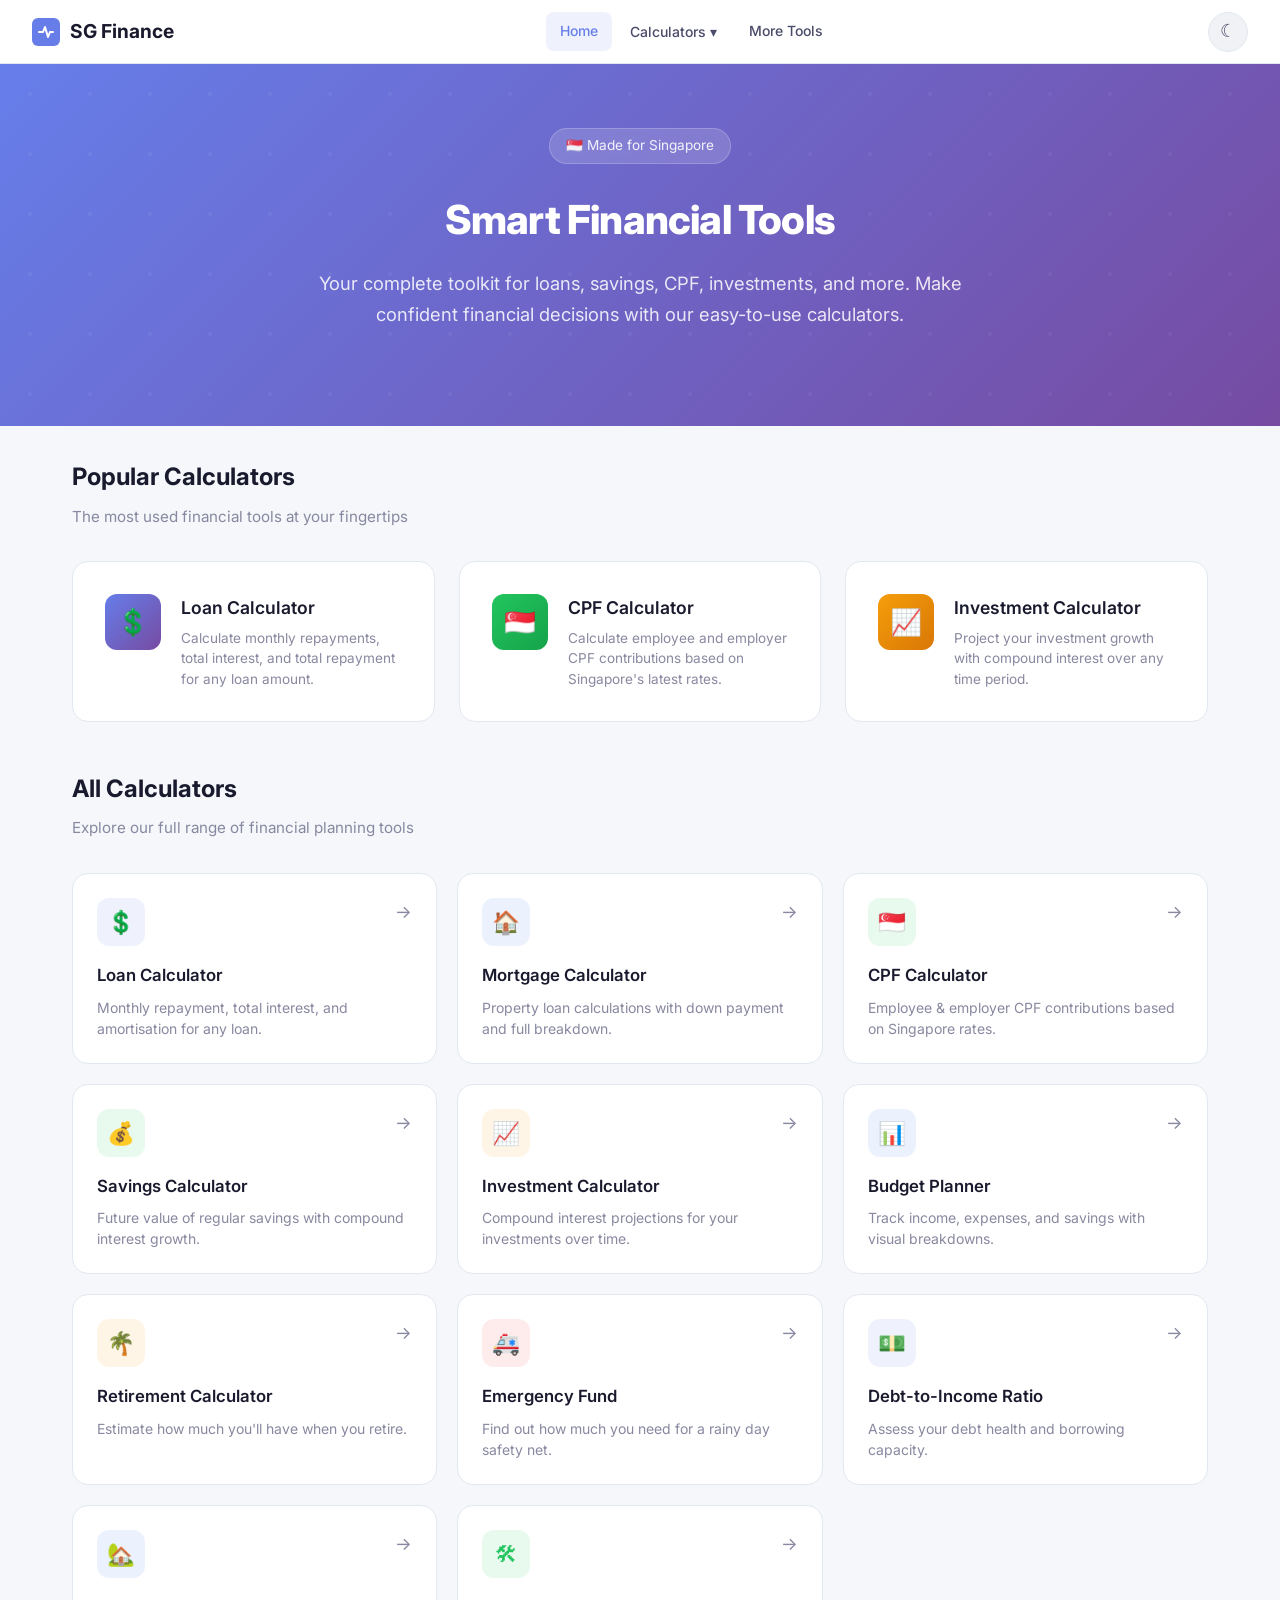
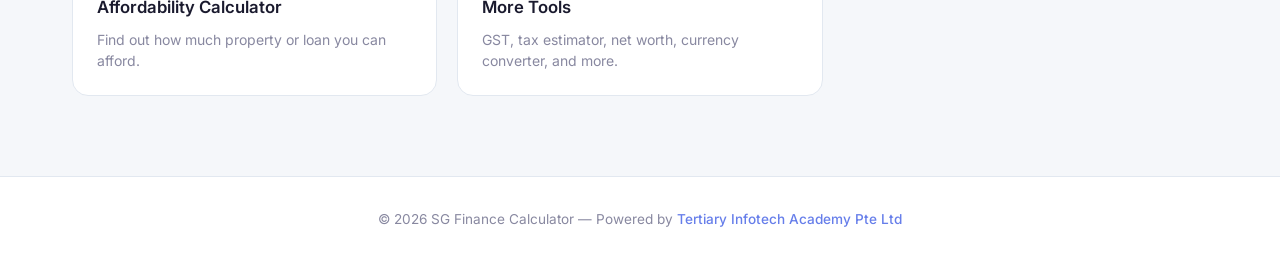
==== index.html @ 4e9861c6 "feat: initial commit - SG Finance Calculator Co-Authored-By: Claude <noreply@anthropic.com>" ====
<!DOCTYPE html>
<html lang="en" data-theme="light">
<head>
  <meta charset="UTF-8">
  <meta name="viewport" content="width=device-width, initial-scale=1.0">
  <title>SG Finance Calculator - Smart Financial Tools</title>
  <link rel="preconnect" href="https://fonts.googleapis.com">
  <link href="https://fonts.googleapis.com/css2?family=Inter:wght@400;500;600;700;800&display=swap" rel="stylesheet">
  <link rel="stylesheet" href="css/style.css">
</head>
<body>
  <nav class="navbar">
    <a href="index.html" class="nav-brand">
      <svg viewBox="0 0 28 28" fill="none"><rect width="28" height="28" rx="6" fill="url(#g)"/><path d="M7 14h4l2-5 3 10 2-5h3" stroke="#fff" stroke-width="2" stroke-linecap="round" stroke-linejoin="round"/><defs><linearGradient id="g" x1="0" y1="0" x2="28" y2="28"><stop stop-color="#667eea"/><stop offset="1" stop-color="#764ba2"/></linearGradient></defs></svg>
      SG Finance
    </a>
    <ul class="nav-links">
      <li><a href="index.html" class="active">Home</a></li>
      <li class="nav-dropdown">
        <button class="nav-dropdown-btn">Calculators &#9662;</button>
        <div class="nav-dropdown-menu">
          <a href="loan.html">&#128178; Loan Calculator</a>
          <a href="mortgage.html">&#127968; Mortgage Calculator</a>
          <a href="cpf.html">&#127480;&#127468; CPF Calculator</a>
          <a href="savings.html">&#128176; Savings Calculator</a>
          <a href="investment.html">&#128200; Investment Calculator</a>
          <a href="budget.html">&#128202; Budget Planner</a>
          <a href="retirement.html">&#127796; Retirement Calculator</a>
          <a href="emergency.html">&#128657; Emergency Fund</a>
          <a href="dti.html">&#128181; Debt-to-Income</a>
          <a href="affordability.html">&#127969; Affordability</a>
        </div>
      </li>
      <li><a href="tools.html">More Tools</a></li>
    </ul>
    <div class="nav-right">
      <button class="theme-toggle" aria-label="Toggle theme">&#9790;</button>
      <button class="hamburger" aria-label="Menu">
        <span></span><span></span><span></span>
      </button>
    </div>
  </nav>

  <main class="main-content">
    <!-- Hero -->
    <section class="hero">
      <div class="hero-content">
        <div class="hero-badge">&#127480;&#127468; Made for Singapore</div>
        <h1>Smart Financial Tools</h1>
        <p>Your complete toolkit for loans, savings, CPF, investments, and more. Make confident financial decisions with our easy-to-use calculators.</p>
      </div>
    </section>

    <!-- Featured -->
    <div class="container">
      <h2 class="section-title">Popular Calculators</h2>
      <p class="section-subtitle">The most used financial tools at your fingertips</p>
      <div class="featured">
        <a href="loan.html" class="featured-card card-link">
          <div class="featured-icon">&#128178;</div>
          <div class="featured-text">
            <h3>Loan Calculator</h3>
            <p>Calculate monthly repayments, total interest, and total repayment for any loan amount.</p>
          </div>
        </a>
        <a href="cpf.html" class="featured-card card-link">
          <div class="featured-icon" style="background:linear-gradient(135deg,#22c55e,#16a34a)">&#127480;&#127468;</div>
          <div class="featured-text">
            <h3>CPF Calculator</h3>
            <p>Calculate employee and employer CPF contributions based on Singapore's latest rates.</p>
          </div>
        </a>
        <a href="investment.html" class="featured-card card-link">
          <div class="featured-icon" style="background:linear-gradient(135deg,#f59e0b,#d97706)">&#128200;</div>
          <div class="featured-text">
            <h3>Investment Calculator</h3>
            <p>Project your investment growth with compound interest over any time period.</p>
          </div>
        </a>
      </div>

      <!-- All Calculators -->
      <h2 class="section-title">All Calculators</h2>
      <p class="section-subtitle">Explore our full range of financial planning tools</p>
      <div class="card-grid">
        <a href="loan.html" class="card card-link">
          <div class="card-icon">&#128178;</div>
          <span class="card-arrow">&#8594;</span>
          <h3>Loan Calculator</h3>
          <p>Monthly repayment, total interest, and amortisation for any loan.</p>
        </a>
        <a href="mortgage.html" class="card card-link">
          <div class="card-icon blue">&#127968;</div>
          <span class="card-arrow">&#8594;</span>
          <h3>Mortgage Calculator</h3>
          <p>Property loan calculations with down payment and full breakdown.</p>
        </a>
        <a href="cpf.html" class="card card-link">
          <div class="card-icon green">&#127480;&#127468;</div>
          <span class="card-arrow">&#8594;</span>
          <h3>CPF Calculator</h3>
          <p>Employee & employer CPF contributions based on Singapore rates.</p>
        </a>
        <a href="savings.html" class="card card-link">
          <div class="card-icon green">&#128176;</div>
          <span class="card-arrow">&#8594;</span>
          <h3>Savings Calculator</h3>
          <p>Future value of regular savings with compound interest growth.</p>
        </a>
        <a href="investment.html" class="card card-link">
          <div class="card-icon orange">&#128200;</div>
          <span class="card-arrow">&#8594;</span>
          <h3>Investment Calculator</h3>
          <p>Compound interest projections for your investments over time.</p>
        </a>
        <a href="budget.html" class="card card-link">
          <div class="card-icon blue">&#128202;</div>
          <span class="card-arrow">&#8594;</span>
          <h3>Budget Planner</h3>
          <p>Track income, expenses, and savings with visual breakdowns.</p>
        </a>
        <a href="retirement.html" class="card card-link">
          <div class="card-icon orange">&#127796;</div>
          <span class="card-arrow">&#8594;</span>
          <h3>Retirement Calculator</h3>
          <p>Estimate how much you'll have when you retire.</p>
        </a>
        <a href="emergency.html" class="card card-link">
          <div class="card-icon red">&#128657;</div>
          <span class="card-arrow">&#8594;</span>
          <h3>Emergency Fund</h3>
          <p>Find out how much you need for a rainy day safety net.</p>
        </a>
        <a href="dti.html" class="card card-link">
          <div class="card-icon">&#128181;</div>
          <span class="card-arrow">&#8594;</span>
          <h3>Debt-to-Income Ratio</h3>
          <p>Assess your debt health and borrowing capacity.</p>
        </a>
        <a href="affordability.html" class="card card-link">
          <div class="card-icon blue">&#127969;</div>
          <span class="card-arrow">&#8594;</span>
          <h3>Affordability Calculator</h3>
          <p>Find out how much property or loan you can afford.</p>
        </a>
        <a href="tools.html" class="card card-link">
          <div class="card-icon green">&#128736;</div>
          <span class="card-arrow">&#8594;</span>
          <h3>More Tools</h3>
          <p>GST, tax estimator, net worth, currency converter, and more.</p>
        </a>
      </div>
    </div>
  </main>

  <footer class="footer">
    <p>&copy; 2026 SG Finance Calculator &mdash; Powered by <a href="https://www.tertiarycourses.com.sg/" target="_blank" rel="noopener">Tertiary Infotech Academy Pte Ltd</a></p>
  </footer>

  <script src="js/main.js"></script>
</body>
</html>
---- css/style.css ----
/* ============================================
   SG Finance Calculator - Main Stylesheet
   ============================================ */

/* CSS Custom Properties */
:root {
  /* Light Theme */
  --bg-primary: #f5f7fa;
  --bg-secondary: #ffffff;
  --bg-card: #ffffff;
  --bg-input: #f0f2f5;
  --bg-nav: rgba(255, 255, 255, 0.95);
  --bg-hero: linear-gradient(135deg, #667eea 0%, #764ba2 100%);
  --bg-accent: linear-gradient(135deg, #667eea 0%, #764ba2 100%);
  --text-primary: #1a1a2e;
  --text-secondary: #4a4a6a;
  --text-muted: #8888a0;
  --text-on-accent: #ffffff;
  --border-color: #e2e8f0;
  --border-input: #d1d5db;
  --shadow-sm: 0 1px 3px rgba(0, 0, 0, 0.06);
  --shadow-md: 0 4px 12px rgba(0, 0, 0, 0.08);
  --shadow-lg: 0 8px 30px rgba(0, 0, 0, 0.1);
  --shadow-card: 0 2px 8px rgba(0, 0, 0, 0.06);
  --accent: #667eea;
  --accent-hover: #5a6fd6;
  --accent-light: rgba(102, 126, 234, 0.1);
  --success: #22c55e;
  --success-light: rgba(34, 197, 94, 0.1);
  --warning: #f59e0b;
  --warning-light: rgba(245, 158, 11, 0.1);
  --danger: #ef4444;
  --danger-light: rgba(239, 68, 68, 0.1);
  --info: #3b82f6;
  --info-light: rgba(59, 130, 246, 0.1);
  --radius-sm: 8px;
  --radius-md: 12px;
  --radius-lg: 16px;
  --radius-xl: 20px;
  --transition: all 0.3s cubic-bezier(0.4, 0, 0.2, 1);
  --font-main: 'Inter', -apple-system, BlinkMacSystemFont, 'Segoe UI', Roboto, sans-serif;
  --font-mono: 'JetBrains Mono', 'Fira Code', monospace;
}

[data-theme="dark"] {
  --bg-primary: #0f0f1a;
  --bg-secondary: #1a1a2e;
  --bg-card: #1e1e35;
  --bg-input: #252540;
  --bg-nav: rgba(15, 15, 26, 0.95);
  --bg-hero: linear-gradient(135deg, #4a3f8a 0%, #5c2d82 100%);
  --text-primary: #e8e8f0;
  --text-secondary: #b0b0c8;
  --text-muted: #6a6a88;
  --border-color: #2a2a45;
  --border-input: #3a3a55;
  --shadow-sm: 0 1px 3px rgba(0, 0, 0, 0.2);
  --shadow-md: 0 4px 12px rgba(0, 0, 0, 0.3);
  --shadow-lg: 0 8px 30px rgba(0, 0, 0, 0.4);
  --shadow-card: 0 2px 8px rgba(0, 0, 0, 0.2);
  --accent-light: rgba(102, 126, 234, 0.15);
  --success-light: rgba(34, 197, 94, 0.15);
  --warning-light: rgba(245, 158, 11, 0.15);
  --danger-light: rgba(239, 68, 68, 0.15);
  --info-light: rgba(59, 130, 246, 0.15);
}

/* Reset & Base */
*, *::before, *::after {
  margin: 0;
  padding: 0;
  box-sizing: border-box;
}

html {
  scroll-behavior: smooth;
}

body {
  font-family: var(--font-main);
  background: var(--bg-primary);
  color: var(--text-primary);
  line-height: 1.6;
  min-height: 100vh;
  transition: background 0.3s ease, color 0.3s ease;
}

a {
  color: var(--accent);
  text-decoration: none;
  transition: var(--transition);
}

a:hover {
  color: var(--accent-hover);
}

/* Navigation */
.navbar {
  position: fixed;
  top: 0;
  left: 0;
  right: 0;
  z-index: 1000;
  background: var(--bg-nav);
  backdrop-filter: blur(20px);
  -webkit-backdrop-filter: blur(20px);
  border-bottom: 1px solid var(--border-color);
  padding: 0 2rem;
  height: 64px;
  display: flex;
  align-items: center;
  justify-content: space-between;
  transition: var(--transition);
}

.nav-brand {
  display: flex;
  align-items: center;
  gap: 10px;
  font-weight: 700;
  font-size: 1.2rem;
  color: var(--text-primary);
}

.nav-brand svg {
  width: 28px;
  height: 28px;
}

.nav-links {
  display: flex;
  align-items: center;
  gap: 4px;
  list-style: none;
}

.nav-links a {
  display: flex;
  align-items: center;
  gap: 6px;
  padding: 8px 14px;
  border-radius: var(--radius-sm);
  color: var(--text-secondary);
  font-size: 0.875rem;
  font-weight: 500;
  transition: var(--transition);
  white-space: nowrap;
}

.nav-links a:hover,
.nav-links a.active {
  background: var(--accent-light);
  color: var(--accent);
}

.nav-right {
  display: flex;
  align-items: center;
  gap: 12px;
}

/* Theme Toggle */
.theme-toggle {
  background: var(--bg-input);
  border: 1px solid var(--border-color);
  border-radius: 50%;
  width: 40px;
  height: 40px;
  display: flex;
  align-items: center;
  justify-content: center;
  cursor: pointer;
  transition: var(--transition);
  color: var(--text-secondary);
  font-size: 1.1rem;
}

.theme-toggle:hover {
  background: var(--accent-light);
  color: var(--accent);
  border-color: var(--accent);
}

/* Mobile Menu */
.hamburger {
  display: none;
  flex-direction: column;
  gap: 5px;
  background: none;
  border: none;
  cursor: pointer;
  padding: 6px;
}

.hamburger span {
  width: 24px;
  height: 2px;
  background: var(--text-primary);
  border-radius: 2px;
  transition: var(--transition);
}

/* Dropdown for nav */
.nav-dropdown {
  position: relative;
}

.nav-dropdown-btn {
  display: flex;
  align-items: center;
  gap: 6px;
  padding: 8px 14px;
  border-radius: var(--radius-sm);
  color: var(--text-secondary);
  font-size: 0.875rem;
  font-weight: 500;
  cursor: pointer;
  transition: var(--transition);
  background: none;
  border: none;
  font-family: inherit;
}

.nav-dropdown-btn:hover {
  background: var(--accent-light);
  color: var(--accent);
}

.nav-dropdown-menu {
  position: absolute;
  top: 100%;
  left: 0;
  background: var(--bg-card);
  border: 1px solid var(--border-color);
  border-radius: var(--radius-md);
  box-shadow: var(--shadow-lg);
  padding: 8px;
  min-width: 220px;
  opacity: 0;
  visibility: hidden;
  transform: translateY(8px);
  transition: var(--transition);
  z-index: 100;
}

.nav-dropdown:hover .nav-dropdown-menu {
  opacity: 1;
  visibility: visible;
  transform: translateY(0);
}

.nav-dropdown-menu a {
  display: flex;
  align-items: center;
  gap: 8px;
  padding: 8px 12px;
  border-radius: var(--radius-sm);
  color: var(--text-secondary);
  font-size: 0.85rem;
}

.nav-dropdown-menu a:hover {
  background: var(--accent-light);
  color: var(--accent);
}

/* Main Content */
.main-content {
  padding-top: 64px;
  min-height: 100vh;
}

/* Hero Section */
.hero {
  background: var(--bg-hero);
  padding: 4rem 2rem;
  text-align: center;
  position: relative;
  overflow: hidden;
}

.hero::before {
  content: '';
  position: absolute;
  top: 0;
  left: 0;
  right: 0;
  bottom: 0;
  background: url("data:image/svg+xml,%3Csvg width='60' height='60' viewBox='0 0 60 60' xmlns='http://www.w3.org/2000/svg'%3E%3Cg fill='none' fill-rule='evenodd'%3E%3Cg fill='%23ffffff' fill-opacity='0.05'%3E%3Ccircle cx='30' cy='30' r='2'/%3E%3C/g%3E%3C/g%3E%3C/svg%3E");
  pointer-events: none;
}

.hero-content {
  position: relative;
  z-index: 1;
  max-width: 700px;
  margin: 0 auto;
}

.hero h1 {
  font-size: 2.5rem;
  font-weight: 800;
  color: #fff;
  margin-bottom: 1rem;
  letter-spacing: -0.02em;
}

.hero p {
  font-size: 1.15rem;
  color: rgba(255, 255, 255, 0.85);
  margin-bottom: 2rem;
  line-height: 1.7;
}

.hero-badge {
  display: inline-flex;
  align-items: center;
  gap: 6px;
  background: rgba(255, 255, 255, 0.15);
  backdrop-filter: blur(10px);
  padding: 6px 16px;
  border-radius: 50px;
  font-size: 0.85rem;
  color: rgba(255, 255, 255, 0.9);
  margin-bottom: 1.5rem;
  border: 1px solid rgba(255, 255, 255, 0.2);
}

/* Container */
.container {
  max-width: 1200px;
  margin: 0 auto;
  padding: 2rem;
}

.container-sm {
  max-width: 800px;
  margin: 0 auto;
  padding: 2rem;
}

/* Section Titles */
.section-title {
  font-size: 1.5rem;
  font-weight: 700;
  margin-bottom: 0.5rem;
  color: var(--text-primary);
}

.section-subtitle {
  color: var(--text-muted);
  font-size: 0.95rem;
  margin-bottom: 2rem;
}

/* Card Grid */
.card-grid {
  display: grid;
  grid-template-columns: repeat(auto-fill, minmax(280px, 1fr));
  gap: 1.25rem;
}

.card-grid-sm {
  display: grid;
  grid-template-columns: repeat(auto-fill, minmax(240px, 1fr));
  gap: 1rem;
}

/* Cards */
.card {
  background: var(--bg-card);
  border: 1px solid var(--border-color);
  border-radius: var(--radius-lg);
  padding: 1.5rem;
  transition: var(--transition);
  position: relative;
  overflow: hidden;
}

.card:hover {
  transform: translateY(-2px);
  box-shadow: var(--shadow-lg);
  border-color: var(--accent);
}

.card-link {
  display: block;
  color: inherit;
}

.card-link:hover {
  color: inherit;
}

.card-icon {
  width: 48px;
  height: 48px;
  border-radius: var(--radius-md);
  display: flex;
  align-items: center;
  justify-content: center;
  font-size: 1.4rem;
  margin-bottom: 1rem;
  background: var(--accent-light);
  color: var(--accent);
}

.card-icon.green { background: var(--success-light); color: var(--success); }
.card-icon.orange { background: var(--warning-light); color: var(--warning); }
.card-icon.red { background: var(--danger-light); color: var(--danger); }
.card-icon.blue { background: var(--info-light); color: var(--info); }

.card h3 {
  font-size: 1.05rem;
  font-weight: 600;
  margin-bottom: 0.5rem;
}

.card p {
  font-size: 0.875rem;
  color: var(--text-muted);
  line-height: 1.5;
}

.card-arrow {
  position: absolute;
  top: 1.5rem;
  right: 1.5rem;
  color: var(--text-muted);
  transition: var(--transition);
  font-size: 1.1rem;
}

.card:hover .card-arrow {
  color: var(--accent);
  transform: translateX(3px);
}

/* Featured Section */
.featured {
  display: grid;
  grid-template-columns: repeat(auto-fill, minmax(350px, 1fr));
  gap: 1.5rem;
  margin-bottom: 3rem;
}

.featured-card {
  background: var(--bg-card);
  border: 1px solid var(--border-color);
  border-radius: var(--radius-lg);
  padding: 2rem;
  transition: var(--transition);
  display: flex;
  gap: 1.25rem;
  align-items: flex-start;
}

.featured-card:hover {
  transform: translateY(-2px);
  box-shadow: var(--shadow-lg);
  border-color: var(--accent);
}

.featured-icon {
  width: 56px;
  height: 56px;
  min-width: 56px;
  border-radius: var(--radius-md);
  display: flex;
  align-items: center;
  justify-content: center;
  font-size: 1.6rem;
  background: var(--bg-accent);
  color: #fff;
}

.featured-text h3 {
  font-size: 1.1rem;
  font-weight: 600;
  margin-bottom: 0.35rem;
}

.featured-text p {
  font-size: 0.85rem;
  color: var(--text-muted);
  line-height: 1.5;
}

/* Calculator Page Layout */
.calc-page {
  padding-top: 64px;
  min-height: 100vh;
}

.calc-header {
  background: var(--bg-hero);
  padding: 2.5rem 2rem;
  text-align: center;
}

.calc-header h1 {
  font-size: 1.75rem;
  font-weight: 700;
  color: #fff;
  margin-bottom: 0.5rem;
}

.calc-header p {
  color: rgba(255, 255, 255, 0.8);
  font-size: 0.95rem;
}

.calc-body {
  max-width: 900px;
  margin: -2rem auto 2rem;
  padding: 0 1.5rem;
  position: relative;
  z-index: 1;
}

.calc-card {
  background: var(--bg-card);
  border: 1px solid var(--border-color);
  border-radius: var(--radius-xl);
  box-shadow: var(--shadow-lg);
  overflow: hidden;
}

.calc-form {
  padding: 2rem;
}

.calc-results {
  background: var(--bg-secondary);
  border-top: 1px solid var(--border-color);
  padding: 2rem;
}

/* Form Elements */
.form-grid {
  display: grid;
  grid-template-columns: repeat(auto-fit, minmax(250px, 1fr));
  gap: 1.25rem;
}

.form-group {
  display: flex;
  flex-direction: column;
  gap: 6px;
}

.form-group label {
  font-size: 0.85rem;
  font-weight: 600;
  color: var(--text-secondary);
  display: flex;
  align-items: center;
  gap: 6px;
}

.form-group label .info-icon {
  cursor: help;
  color: var(--text-muted);
  font-size: 0.8rem;
}

.form-group input,
.form-group select {
  padding: 10px 14px;
  border: 1px solid var(--border-input);
  border-radius: var(--radius-sm);
  background: var(--bg-input);
  color: var(--text-primary);
  font-size: 0.95rem;
  font-family: inherit;
  transition: var(--transition);
  outline: none;
}

.form-group input:focus,
.form-group select:focus {
  border-color: var(--accent);
  box-shadow: 0 0 0 3px var(--accent-light);
}

.form-group input::placeholder {
  color: var(--text-muted);
}

.form-group .input-prefix {
  position: relative;
}

.form-group .input-prefix span {
  position: absolute;
  left: 14px;
  top: 50%;
  transform: translateY(-50%);
  color: var(--text-muted);
  font-size: 0.9rem;
  font-weight: 500;
}

.form-group .input-prefix input {
  padding-left: 32px;
}

.form-group .input-suffix {
  position: relative;
}

.form-group .input-suffix span {
  position: absolute;
  right: 14px;
  top: 50%;
  transform: translateY(-50%);
  color: var(--text-muted);
  font-size: 0.9rem;
}

.form-group .input-suffix input {
  padding-right: 36px;
}

.form-group small {
  font-size: 0.75rem;
  color: var(--text-muted);
}

.form-group .error-msg {
  color: var(--danger);
  font-size: 0.78rem;
  display: none;
}

.form-group.has-error input {
  border-color: var(--danger);
}

.form-group.has-error .error-msg {
  display: block;
}

/* Buttons */
.btn {
  display: inline-flex;
  align-items: center;
  justify-content: center;
  gap: 8px;
  padding: 10px 24px;
  border: none;
  border-radius: var(--radius-sm);
  font-family: inherit;
  font-size: 0.9rem;
  font-weight: 600;
  cursor: pointer;
  transition: var(--transition);
  outline: none;
}

.btn-primary {
  background: var(--bg-accent);
  color: #fff;
}

.btn-primary:hover {
  opacity: 0.9;
  transform: translateY(-1px);
  box-shadow: var(--shadow-md);
}

.btn-secondary {
  background: var(--bg-input);
  color: var(--text-secondary);
  border: 1px solid var(--border-color);
}

.btn-secondary:hover {
  background: var(--accent-light);
  color: var(--accent);
  border-color: var(--accent);
}

.btn-group {
  display: flex;
  gap: 12px;
  margin-top: 1.5rem;
}

/* Result Cards */
.result-grid {
  display: grid;
  grid-template-columns: repeat(auto-fit, minmax(180px, 1fr));
  gap: 1rem;
}

.result-item {
  background: var(--bg-card);
  border: 1px solid var(--border-color);
  border-radius: var(--radius-md);
  padding: 1.25rem;
  text-align: center;
  transition: var(--transition);
}

.result-item:hover {
  border-color: var(--accent);
}

.result-item .result-label {
  font-size: 0.78rem;
  font-weight: 600;
  color: var(--text-muted);
  text-transform: uppercase;
  letter-spacing: 0.5px;
  margin-bottom: 0.5rem;
}

.result-item .result-value {
  font-size: 1.35rem;
  font-weight: 700;
  color: var(--accent);
}

.result-item .result-value.green { color: var(--success); }
.result-item .result-value.red { color: var(--danger); }
.result-item .result-value.orange { color: var(--warning); }

.result-highlight {
  background: var(--accent-light);
  border-color: var(--accent);
}

.result-highlight .result-value {
  font-size: 1.6rem;
}

/* Formula Box */
.formula-box {
  background: var(--bg-input);
  border: 1px solid var(--border-color);
  border-radius: var(--radius-md);
  padding: 1rem 1.25rem;
  margin-top: 1.5rem;
}

.formula-box h4 {
  font-size: 0.85rem;
  font-weight: 600;
  color: var(--text-secondary);
  margin-bottom: 0.5rem;
  display: flex;
  align-items: center;
  gap: 6px;
}

.formula-box code {
  font-family: var(--font-mono);
  font-size: 0.85rem;
  color: var(--accent);
  background: var(--bg-card);
  padding: 2px 8px;
  border-radius: 4px;
}

.formula-box p {
  font-size: 0.82rem;
  color: var(--text-muted);
  margin-top: 0.5rem;
  line-height: 1.5;
}

/* Chart Container */
.chart-container {
  margin-top: 1.5rem;
  background: var(--bg-card);
  border: 1px solid var(--border-color);
  border-radius: var(--radius-md);
  padding: 1.5rem;
  display: flex;
  align-items: center;
  justify-content: center;
  min-height: 250px;
}

.chart-container canvas {
  max-width: 100%;
}

/* Progress Bars */
.progress-bar-container {
  margin-top: 0.5rem;
}

.progress-label {
  display: flex;
  justify-content: space-between;
  font-size: 0.82rem;
  margin-bottom: 4px;
}

.progress-label span:first-child {
  color: var(--text-secondary);
  font-weight: 500;
}

.progress-label span:last-child {
  color: var(--text-muted);
}

.progress-bar {
  height: 8px;
  background: var(--bg-input);
  border-radius: 4px;
  overflow: hidden;
  margin-bottom: 0.75rem;
}

.progress-fill {
  height: 100%;
  border-radius: 4px;
  transition: width 0.6s cubic-bezier(0.4, 0, 0.2, 1);
  background: var(--accent);
}

.progress-fill.green { background: var(--success); }
.progress-fill.orange { background: var(--warning); }
.progress-fill.red { background: var(--danger); }

/* Badge / Tag */
.badge {
  display: inline-flex;
  align-items: center;
  gap: 4px;
  padding: 4px 10px;
  border-radius: 50px;
  font-size: 0.75rem;
  font-weight: 600;
}

.badge-success { background: var(--success-light); color: var(--success); }
.badge-warning { background: var(--warning-light); color: var(--warning); }
.badge-danger { background: var(--danger-light); color: var(--danger); }
.badge-info { background: var(--info-light); color: var(--info); }

/* Tooltip */
.tooltip {
  position: relative;
  display: inline-flex;
}

.tooltip::after {
  content: attr(data-tooltip);
  position: absolute;
  bottom: calc(100% + 8px);
  left: 50%;
  transform: translateX(-50%);
  background: var(--text-primary);
  color: var(--bg-primary);
  padding: 6px 12px;
  border-radius: var(--radius-sm);
  font-size: 0.75rem;
  white-space: nowrap;
  opacity: 0;
  pointer-events: none;
  transition: var(--transition);
  z-index: 10;
}

.tooltip:hover::after {
  opacity: 1;
}

/* Breakdown Table */
.breakdown-table {
  width: 100%;
  border-collapse: collapse;
  margin-top: 1rem;
}

.breakdown-table th,
.breakdown-table td {
  padding: 10px 14px;
  text-align: left;
  font-size: 0.875rem;
  border-bottom: 1px solid var(--border-color);
}

.breakdown-table th {
  font-weight: 600;
  color: var(--text-muted);
  font-size: 0.78rem;
  text-transform: uppercase;
  letter-spacing: 0.5px;
}

.breakdown-table td {
  color: var(--text-primary);
}

.breakdown-table tr:last-child td {
  border-bottom: none;
}

.breakdown-table tr:hover td {
  background: var(--accent-light);
}

/* Footer */
.footer {
  background: var(--bg-secondary);
  border-top: 1px solid var(--border-color);
  padding: 2rem;
  text-align: center;
  margin-top: 3rem;
}

.footer p {
  font-size: 0.85rem;
  color: var(--text-muted);
}

.footer a {
  color: var(--accent);
  font-weight: 500;
}

.footer a:hover {
  text-decoration: underline;
}

/* Tabs */
.tabs {
  display: flex;
  gap: 4px;
  background: var(--bg-input);
  padding: 4px;
  border-radius: var(--radius-sm);
  margin-bottom: 1.5rem;
  overflow-x: auto;
}

.tab-btn {
  padding: 8px 16px;
  border: none;
  background: transparent;
  border-radius: 6px;
  font-family: inherit;
  font-size: 0.85rem;
  font-weight: 500;
  color: var(--text-muted);
  cursor: pointer;
  transition: var(--transition);
  white-space: nowrap;
}

.tab-btn.active {
  background: var(--bg-card);
  color: var(--accent);
  box-shadow: var(--shadow-sm);
}

.tab-btn:hover:not(.active) {
  color: var(--text-primary);
}

/* Alert / Info Box */
.info-box {
  display: flex;
  gap: 12px;
  background: var(--info-light);
  border: 1px solid rgba(59, 130, 246, 0.2);
  border-radius: var(--radius-md);
  padding: 1rem 1.25rem;
  margin: 1rem 0;
}

.info-box-icon {
  font-size: 1.2rem;
  flex-shrink: 0;
  margin-top: 1px;
}

.info-box p {
  font-size: 0.85rem;
  color: var(--text-secondary);
  line-height: 1.5;
}

/* Divider */
.divider {
  border: none;
  border-top: 1px solid var(--border-color);
  margin: 1.5rem 0;
}

/* Empty State */
.empty-state {
  text-align: center;
  padding: 3rem 2rem;
  color: var(--text-muted);
}

.empty-state svg {
  width: 64px;
  height: 64px;
  margin-bottom: 1rem;
  opacity: 0.5;
}

/* Responsive */
@media (max-width: 768px) {
  .navbar {
    padding: 0 1rem;
  }

  .nav-links {
    display: none;
    position: absolute;
    top: 64px;
    left: 0;
    right: 0;
    background: var(--bg-nav);
    backdrop-filter: blur(20px);
    border-bottom: 1px solid var(--border-color);
    flex-direction: column;
    padding: 1rem;
    gap: 2px;
  }

  .nav-links.open {
    display: flex;
  }

  .nav-dropdown-menu {
    position: static;
    opacity: 1;
    visibility: visible;
    transform: none;
    box-shadow: none;
    border: none;
    padding-left: 1rem;
    background: transparent;
  }

  .hamburger {
    display: flex;
  }

  .hero h1 {
    font-size: 1.75rem;
  }

  .hero {
    padding: 3rem 1.5rem;
  }

  .container, .container-sm {
    padding: 1.5rem;
  }

  .calc-body {
    padding: 0 1rem;
  }

  .calc-form, .calc-results {
    padding: 1.5rem;
  }

  .form-grid {
    grid-template-columns: 1fr;
  }

  .result-grid {
    grid-template-columns: 1fr 1fr;
  }

  .btn-group {
    flex-direction: column;
  }

  .btn {
    width: 100%;
  }

  .featured {
    grid-template-columns: 1fr;
  }

  .card-grid {
    grid-template-columns: 1fr;
  }
}

@media (max-width: 480px) {
  .result-grid {
    grid-template-columns: 1fr;
  }
}

/* Animations */
@keyframes fadeIn {
  from { opacity: 0; transform: translateY(10px); }
  to { opacity: 1; transform: translateY(0); }
}

.fade-in {
  animation: fadeIn 0.4s ease forwards;
}

@keyframes slideUp {
  from { opacity: 0; transform: translateY(20px); }
  to { opacity: 1; transform: translateY(0); }
}

.slide-up {
  animation: slideUp 0.5s ease forwards;
}

/* Pie chart legend */
.chart-legend {
  display: flex;
  flex-wrap: wrap;
  gap: 1rem;
  margin-top: 1rem;
  justify-content: center;
}

.legend-item {
  display: flex;
  align-items: center;
  gap: 6px;
  font-size: 0.82rem;
  color: var(--text-secondary);
}

.legend-dot {
  width: 10px;
  height: 10px;
  border-radius: 50%;
  flex-shrink: 0;
}

/* Scrollbar */
::-webkit-scrollbar {
  width: 6px;
  height: 6px;
}

::-webkit-scrollbar-track {
  background: transparent;
}

::-webkit-scrollbar-thumb {
  background: var(--border-color);
  border-radius: 3px;
}

::-webkit-scrollbar-thumb:hover {
  background: var(--text-muted);
}
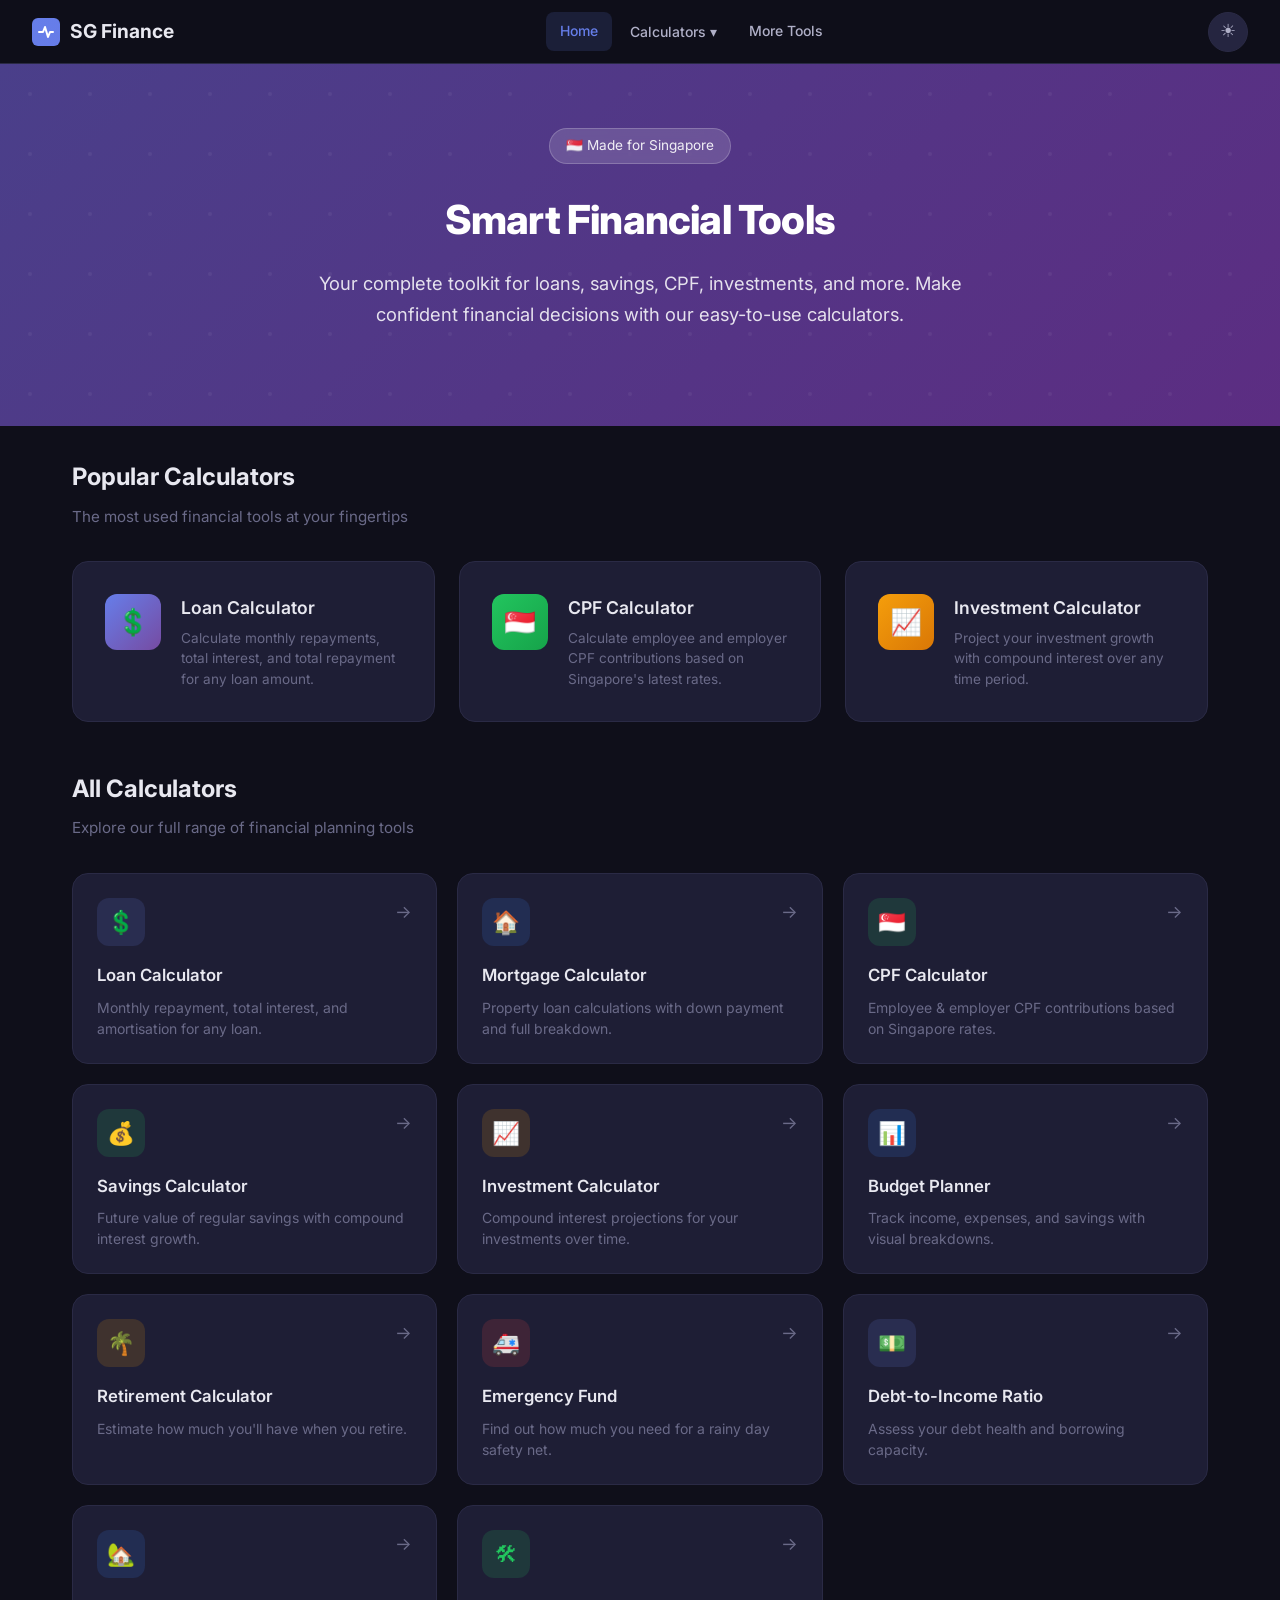
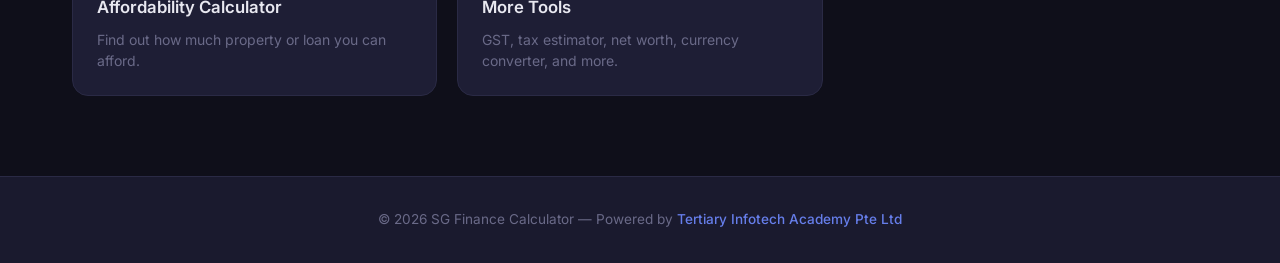
==== commit 7823d1a2: "feat: default to dark theme, update screenshot Co-Authored-By: Claude <noreply@anthropic.com>" ====
--- a/index.html
+++ b/index.html
@@ -1,5 +1,5 @@
 <!DOCTYPE html>
-<html lang="en" data-theme="light">
+<html lang="en" data-theme="dark">
 <head>
   <meta charset="UTF-8">
   <meta name="viewport" content="width=device-width, initial-scale=1.0">
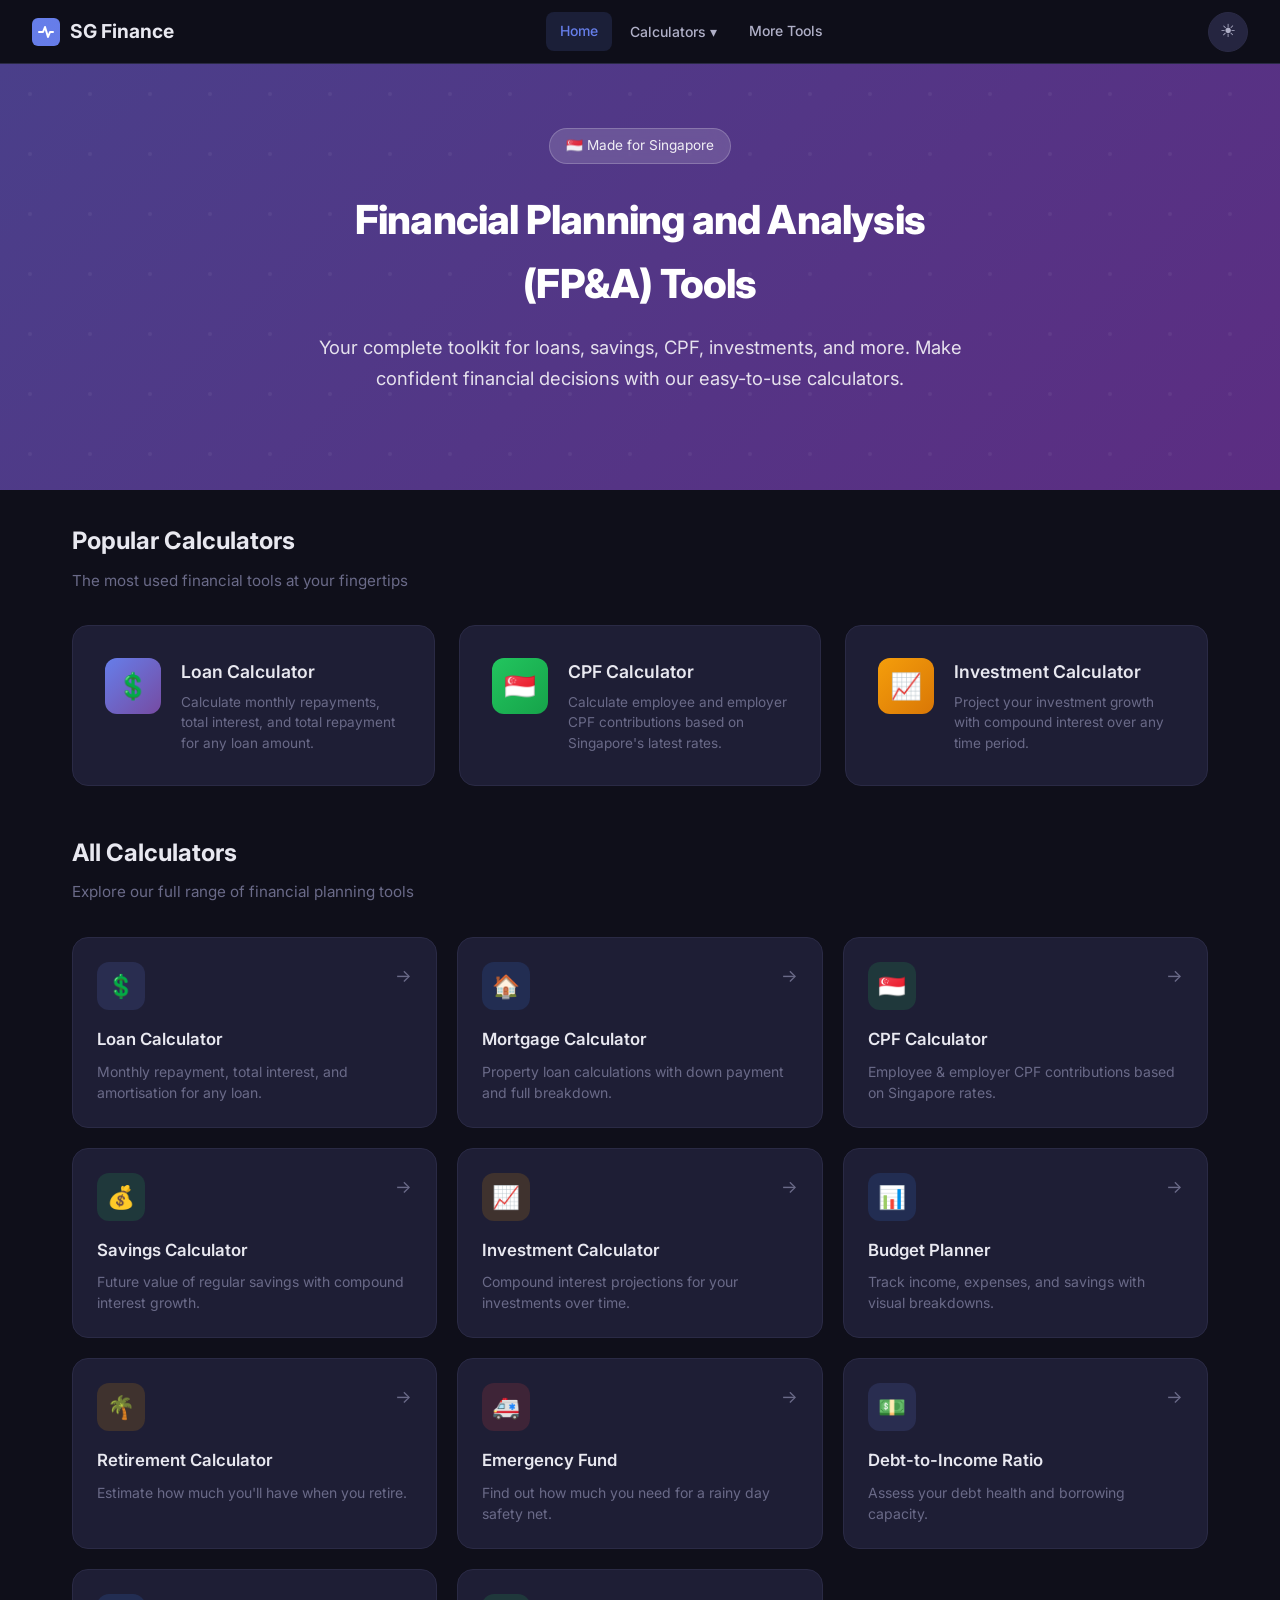
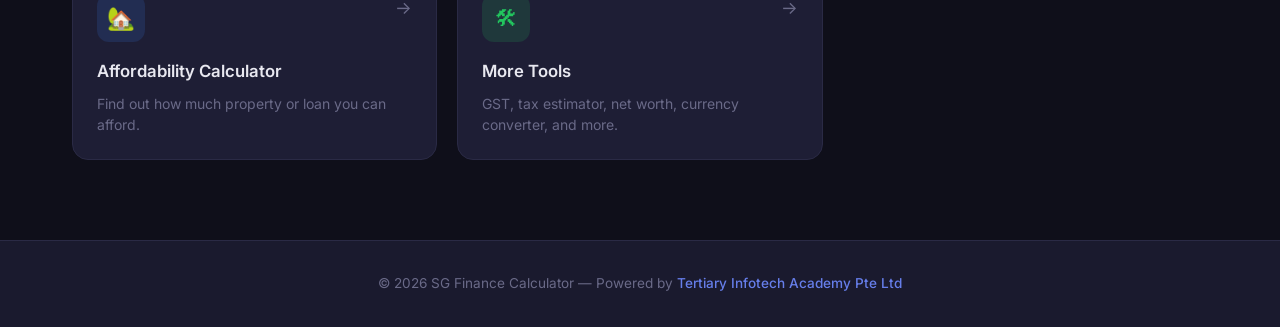
==== commit 6c5393cd: "docs: update site title to Financial Planning and Analysis (FP&A) Tools Co-Authored-By: Claude <nore" ====
--- a/index.html
+++ b/index.html
@@ -3,7 +3,7 @@
 <head>
   <meta charset="UTF-8">
   <meta name="viewport" content="width=device-width, initial-scale=1.0">
-  <title>SG Finance Calculator - Smart Financial Tools</title>
+  <title>SG Finance Calculator - Financial Planning and Analysis (FP&A) Tools</title>
   <link rel="preconnect" href="https://fonts.googleapis.com">
   <link href="https://fonts.googleapis.com/css2?family=Inter:wght@400;500;600;700;800&display=swap" rel="stylesheet">
   <link rel="stylesheet" href="css/style.css">
@@ -46,7 +46,7 @@
     <section class="hero">
       <div class="hero-content">
         <div class="hero-badge">&#127480;&#127468; Made for Singapore</div>
-        <h1>Smart Financial Tools</h1>
+        <h1>Financial Planning and Analysis (FP&A) Tools</h1>
         <p>Your complete toolkit for loans, savings, CPF, investments, and more. Make confident financial decisions with our easy-to-use calculators.</p>
       </div>
     </section>
